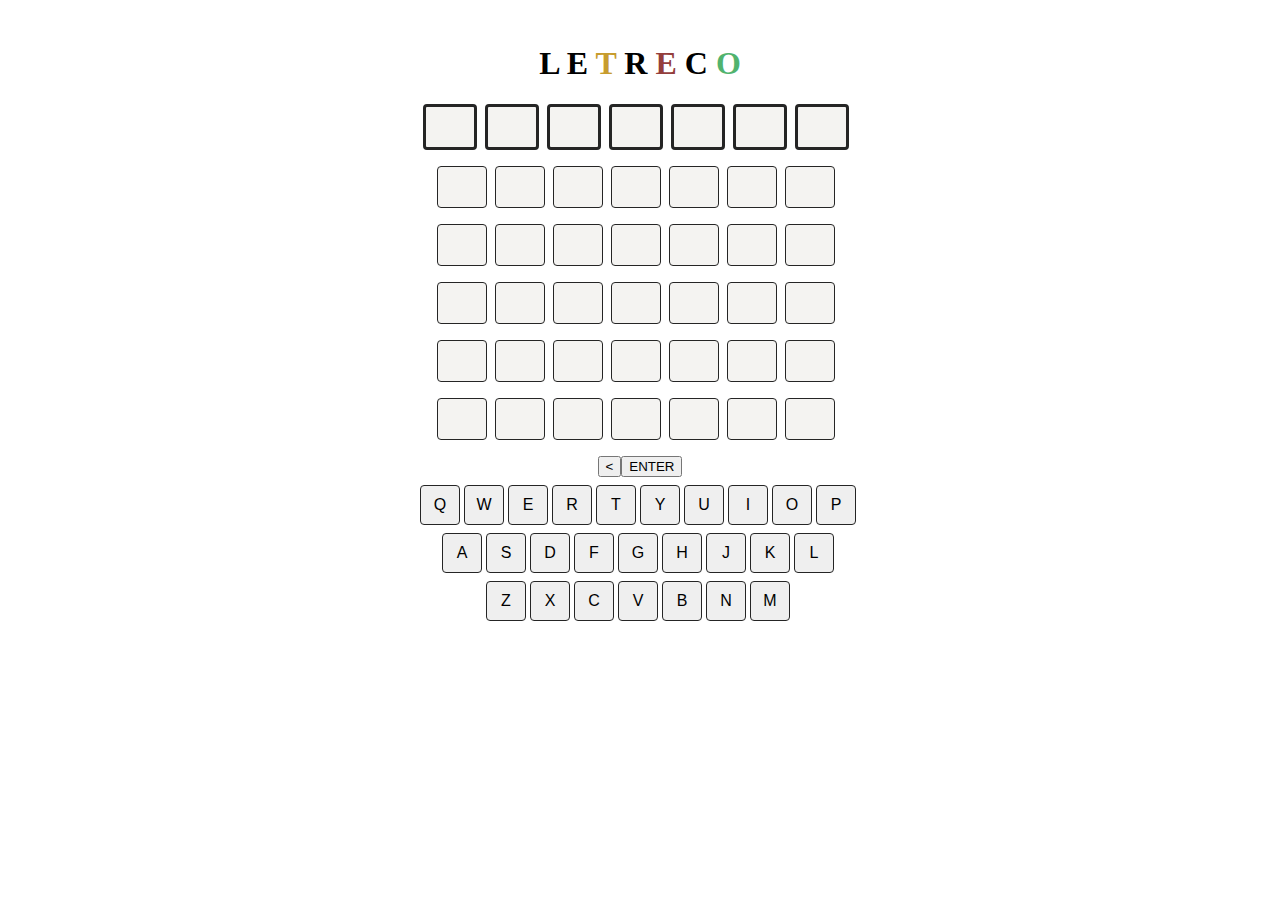
==== LETRECO/index.html @ 0cdbf027 "goza forte" ====
<!DOCTYPE html>
<html lang="en">

<head>
    <meta charset="UTF-8">
    <meta name="viewport" content="width=device-width, initial-scale=1.0">
    <title>Letreco</title>
    <link rel="stylesheet" href="sytle.css">
</head>

<body>
    <div class="app-container">
        <div class="title-container">
            <h1>

                <span>L</span>
                <span>E</span>
                <span class="letter-yellow">T</span>
                <span>R</span>
                <span class="letter-red">E</span>
                <span>C</span>
                <span class="letter-green">O</span>
            </h1>


        </div>
        <div class="tile-container"></div>
        <div class="keyboard-container">

            <div class="keyboard-row-container notAlphabetic" id="backspaceAndEnterRow"></div>
            <div class="keyboard-row-container" id="keyboardFirstRow"></div>
            <div class="keyboard-row-container" id="keyboardSecondRow"></div>
            <div class="keyboard-row-container" id="keyboardThirdRow"></div>
        </div>



    </div>
    <script>


        const tiles = document.querySelector(".tile-container");
        const backspaceAndEnterRow = document.querySelector("#backspaceAndEnterRow");
        const keyboardFirstRow = document.querySelector("#keyboardFirstRow");
        const keyboardSecondRow = document.querySelector("#keyboardSecondRow");
        const keyboardThirdRow = document.querySelector("#keyboardThirdRow");

        const keysFirstRow = ["Q", "W", "E", "R", "T", "Y", "U", "I", "O", "P"];
        const keysSecondRow = ["A", "S", "D", "F", "G", "H", "J", "K", "L"];
        const keysThirdRow = ["Z", "X", "C", "V", "B", "N", "M"];

        const rows = 6;
        const columns = 7;
        let currentRow = 0;
        let currentColumn = 0;
        let letreco = "BUSCAPE";
        let letrecoMap = {};
        for (let index = 0; index < letreco.length; index++) {
            letrecoMap[letreco[index]] = index;
        }
        const guesses = [];

        for (let rowIndex = 0; rowIndex < rows; rowIndex++) {
            guesses[rowIndex] = new Array(columns);
            const tileRow = document.createElement("div");
            tileRow.setAttribute("id", "row" + rowIndex);
            tileRow.setAttribute("class", "tile-row");
            for (let columnIndex = 0; columnIndex < columns; columnIndex++) {
                const tileColumn = document.createElement("div");
                tileColumn.setAttribute("id", "row" + rowIndex + "column" + columnIndex);
                tileColumn.setAttribute(
                    "class",
                    rowIndex === 0 ? "tile-column typing" : "tile-column disabled"
                );
                tileRow.append(tileColumn);
                guesses[rowIndex][columnIndex] = "";
            }
            tiles.append(tileRow);
        }

        const checkGuess = () => {
            const guess = guesses[currentRow].join("");
            if (guess.length !== columns) {
                return;
            }

            var currentColumns = document.querySelectorAll(".typing");
            for (let index = 0; index < columns; index++) {
                const letter = guess[index];
                if (letrecoMap[letter] === undefined) {
                    currentColumns[index].classList.add("wrong")
                } else {
                    if (letrecoMap[letter] === index) {
                        currentColumns[index].classList.add("right")
                    } else {
                        currentColumns[index].classList.add("displaced")
                    }
                }
            }

            if (guess === letreco) {
                window.alert("tu é demais, simplesmente o detetivao do entreterimento!")
                return
            } {
                if (currentRow === rows - 1) {
                    window.alert("Errrrrrou!")
                } else {
                    moveToNextRow()
                }
            }
        };

        const moveToNextRow = () => {
            var typingColumns = document.querySelectorAll(".typing")
            for (let index = 0; index < typingColumns.length; index++) {
                typingColumns[index].classList.remove("typing")
                typingColumns[index].classList.add("disabled")
            }
            currentRow++
            currentColumn = 0

            const currentRowEl = document.querySelector("#row" + currentRow)
            var currentColumns = currentRowEl.querySelectorAll(".tile-column")
            for (let index = 0; index < currentColumns.length; index++) {
                currentColumns[index].classList.remove("disabled")
                currentColumns[index].classList.add("typing")
            }
        }

        const handleKeyboardOnClick = (key) => {
            if (currentColumn === columns) {
                return;
            }
            const currentTile = document.querySelector(
                "#row" + currentRow + "column" + currentColumn
            );
            currentTile.textContent = key;
            guesses[currentRow][currentColumn] = key;
            currentColumn++;
        };

        const createKeyboardRow = (keys, keyboardRow) => {
            keys.forEach((key) => {
                var buttonElement = document.createElement("button");
                buttonElement.textContent = key;
                buttonElement.setAttribute("id", key);
                buttonElement.addEventListener("click", () => handleKeyboardOnClick(key));
                keyboardRow.append(buttonElement);
            });
        };

        createKeyboardRow(keysFirstRow, keyboardFirstRow);
        createKeyboardRow(keysSecondRow, keyboardSecondRow);
        createKeyboardRow(keysThirdRow, keyboardThirdRow);

        const handleBackspace = () => {
            if (currentColumn === 0) {
                return
            }

            currentColumn--
            guesses[currentRow][currentColumn] = ""
            const tile = document.querySelector("#row" + currentRow + "column" + currentColumn)
            tile.textContent = ""
        };

        const backspaceButton = document.createElement("button");
        backspaceButton.addEventListener("click", handleBackspace);
        backspaceButton.textContent = "<";
        backspaceAndEnterRow.append(backspaceButton);

        const enterButton = document.createElement("button");
        enterButton.addEventListener("click", checkGuess);
        enterButton.textContent = "ENTER";
        backspaceAndEnterRow.append(enterButton);

        document.onkeydown = function (evt) {
            evt = evt || window.evt
            if (evt.key === "Enter") {
                checkGuess();
            } else if (evt.key === "Backspace") {
                handleBackspace()
            } else {
                handleKeyboardOnClick(evt.key.toUpperCase())
            }
        }


    </script>
</body>

</html>
---- LETRECO/sytle.css ----
.title-container {
    text-align: center;
    width: 510px;
    margin-top: 1rem;
}

.letter-yellow {
    color: #c79c2e;
}

.letter-green {
    color: #51b36e;
}
.letter-red {
    color: #943e3c;
}

.app-container {
    max-width: 500px;
    margin-left: auto;
    margin-right: auto;
    display: flex;
    flex-direction: column;
    justify-content: space-between;
    align-items: center;
}

.tile-row {
    margin-bottom: 1rem;
    justify-content: center;
    display:flex;
    box-sizing: border-box;
}

.tile-column {
    background-color: #f4f3f1;
    color: #252525;
    height: 40px;
    width: 48px;
    border-radius: 0.25rem;
    margin-right: 0.5rem;
    font-size: 20px;
    align-items: center;
    justify-content: center;
    display:flex;
}

.typing {
    border: 3px solid #252525;
}

.disabled {
    border: 1px solid #252525;
}

.right {
    background-color: #51b36e;
    color: #f4f3f1;
}

.wrong {
    background-color: #943e3c;
    color: #f4f3f1;
}

.displaced {
    background-color: #c79c2e;
    color: #f4f3f1;
}

.keyboard-container {
    width: 100%;
    display: flex;
    flex-direction: column;
}

.keyboard-row-container {
    flex-wrap: wrap;
    align-items: center;
    margin-bottom: 0.5rem;
    justify-content: center;
    display: flex;
}

.keyboard-row-container.notAlphabetic {
    width:100%
}

.keyboard-row-container:not(.notAlphabetic) button {
    width: 8%;
    height: 40px;
    border-radius: 0.25rem;
    margin-right: 0.25rem;
    border: 1px solid #252525;
    font-size: 16px;
    cursor: pointer;
}
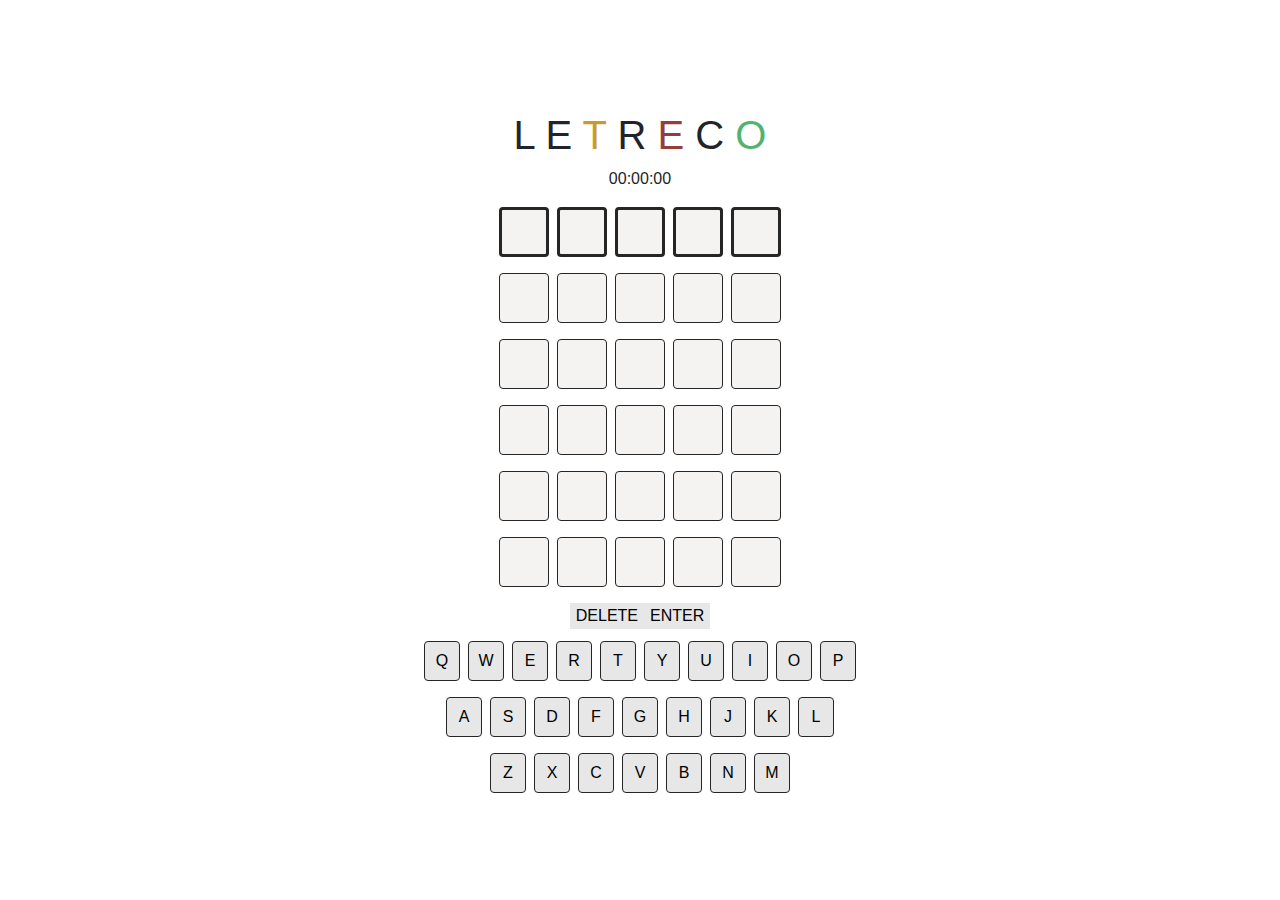
==== commit 9d913362: "12.06" ====
--- a/LETRECO/index.html
+++ b/LETRECO/index.html
@@ -6,187 +6,75 @@
     <meta name="viewport" content="width=device-width, initial-scale=1.0">
     <title>Letreco</title>
     <link rel="stylesheet" href="sytle.css">
+    <link rel="icon" href="imgs/2162965.png" type="image/x-icon">
+    <link rel="stylesheet" href="https://cdn.jsdelivr.net/npm/bootstrap@4.0.0/dist/css/bootstrap.min.css" integrity="sha384-Gn5384xqQ1aoWXA+058RXPxPg6fy4IWvTNh0E263XmFcJlSAwiGgFAW/dAiS6JXm" crossorigin="anonymous">
+
 </head>
 
-<body>
-    <div class="app-container">
-        <div class="title-container">
-            <h1>
+<body class="body">
+     
+    <div class="modal fade" id="exampleModalCenter" tabindex="-1" role="dialog" aria-labelledby="exampleModalCenterTitle" aria-hidden="true">
+        <div class="modal-dialog modal-dialog-centered" role="document">
+          <div class="modal-content">
+            <div class="modal-header">
+              <h5 class="modal-title" id="exampleModalLongTitle">Parabens!</h5>
+              <button type="button" class="close" data-dismiss="modal" aria-label="Close">
+                <span aria-hidden="true">&times;</span>
+              </button>
+            </div>
+            <div class="modal-body">
+              <p id="mensagem1"></p>
+              <p id="mensagem2"></p>
+              <p id="mensagem3"></p>
+            </div>
+            <div class="modal-footer">
+             
+              <button type="button" id="reloadButton" class="btn btn-primary">jogar novamente</button>
+            </div>
+          </div>
+        </div>
+      </div>
 
-                <span>L</span>
-                <span>E</span>
-                <span class="letter-yellow">T</span>
-                <span>R</span>
-                <span class="letter-red">E</span>
-                <span>C</span>
-                <span class="letter-green">O</span>
-            </h1>
+
+
+
+
+    <div class="box">
+        <div class="app-container">
+            <div class="title-container">
+                <h1>
+
+                    <span>L</span>
+                    <span>E</span>
+                    <span class="letter-yellow">T</span>
+                    <span>R</span>
+                    <span class="letter-red">E</span>
+                    <span>C</span>
+                    <span class="letter-green">O</span>
+                </h1>
+                <div id="contador">00:00:00</div>
+
+            </div>
+            <div class="tile-container"></div>
+            <div class="keyboard-container">
+
+                <div class="keyboard-row-container notAlphabetic" id="backspaceAndEnterRow"></div>
+                <div class="keyboard-row-container" id="keyboardFirstRow"></div>
+                <div class="keyboard-row-container" id="keyboardSecondRow"></div>
+                <div class="keyboard-row-container" id="keyboardThirdRow"></div>
+            </div>
+
 
 
         </div>
-        <div class="tile-container"></div>
-        <div class="keyboard-container">
 
-            <div class="keyboard-row-container notAlphabetic" id="backspaceAndEnterRow"></div>
-            <div class="keyboard-row-container" id="keyboardFirstRow"></div>
-            <div class="keyboard-row-container" id="keyboardSecondRow"></div>
-            <div class="keyboard-row-container" id="keyboardThirdRow"></div>
-        </div>
-
-
-
+       
     </div>
-    <script>
-
-
-        const tiles = document.querySelector(".tile-container");
-        const backspaceAndEnterRow = document.querySelector("#backspaceAndEnterRow");
-        const keyboardFirstRow = document.querySelector("#keyboardFirstRow");
-        const keyboardSecondRow = document.querySelector("#keyboardSecondRow");
-        const keyboardThirdRow = document.querySelector("#keyboardThirdRow");
-
-        const keysFirstRow = ["Q", "W", "E", "R", "T", "Y", "U", "I", "O", "P"];
-        const keysSecondRow = ["A", "S", "D", "F", "G", "H", "J", "K", "L"];
-        const keysThirdRow = ["Z", "X", "C", "V", "B", "N", "M"];
-
-        const rows = 6;
-        const columns = 7;
-        let currentRow = 0;
-        let currentColumn = 0;
-        let letreco = "BUSCAPE";
-        let letrecoMap = {};
-        for (let index = 0; index < letreco.length; index++) {
-            letrecoMap[letreco[index]] = index;
-        }
-        const guesses = [];
-
-        for (let rowIndex = 0; rowIndex < rows; rowIndex++) {
-            guesses[rowIndex] = new Array(columns);
-            const tileRow = document.createElement("div");
-            tileRow.setAttribute("id", "row" + rowIndex);
-            tileRow.setAttribute("class", "tile-row");
-            for (let columnIndex = 0; columnIndex < columns; columnIndex++) {
-                const tileColumn = document.createElement("div");
-                tileColumn.setAttribute("id", "row" + rowIndex + "column" + columnIndex);
-                tileColumn.setAttribute(
-                    "class",
-                    rowIndex === 0 ? "tile-column typing" : "tile-column disabled"
-                );
-                tileRow.append(tileColumn);
-                guesses[rowIndex][columnIndex] = "";
-            }
-            tiles.append(tileRow);
-        }
-
-        const checkGuess = () => {
-            const guess = guesses[currentRow].join("");
-            if (guess.length !== columns) {
-                return;
-            }
-
-            var currentColumns = document.querySelectorAll(".typing");
-            for (let index = 0; index < columns; index++) {
-                const letter = guess[index];
-                if (letrecoMap[letter] === undefined) {
-                    currentColumns[index].classList.add("wrong")
-                } else {
-                    if (letrecoMap[letter] === index) {
-                        currentColumns[index].classList.add("right")
-                    } else {
-                        currentColumns[index].classList.add("displaced")
-                    }
-                }
-            }
-
-            if (guess === letreco) {
-                window.alert("tu é demais, simplesmente o detetivao do entreterimento!")
-                return
-            } {
-                if (currentRow === rows - 1) {
-                    window.alert("Errrrrrou!")
-                } else {
-                    moveToNextRow()
-                }
-            }
-        };
-
-        const moveToNextRow = () => {
-            var typingColumns = document.querySelectorAll(".typing")
-            for (let index = 0; index < typingColumns.length; index++) {
-                typingColumns[index].classList.remove("typing")
-                typingColumns[index].classList.add("disabled")
-            }
-            currentRow++
-            currentColumn = 0
-
-            const currentRowEl = document.querySelector("#row" + currentRow)
-            var currentColumns = currentRowEl.querySelectorAll(".tile-column")
-            for (let index = 0; index < currentColumns.length; index++) {
-                currentColumns[index].classList.remove("disabled")
-                currentColumns[index].classList.add("typing")
-            }
-        }
-
-        const handleKeyboardOnClick = (key) => {
-            if (currentColumn === columns) {
-                return;
-            }
-            const currentTile = document.querySelector(
-                "#row" + currentRow + "column" + currentColumn
-            );
-            currentTile.textContent = key;
-            guesses[currentRow][currentColumn] = key;
-            currentColumn++;
-        };
-
-        const createKeyboardRow = (keys, keyboardRow) => {
-            keys.forEach((key) => {
-                var buttonElement = document.createElement("button");
-                buttonElement.textContent = key;
-                buttonElement.setAttribute("id", key);
-                buttonElement.addEventListener("click", () => handleKeyboardOnClick(key));
-                keyboardRow.append(buttonElement);
-            });
-        };
-
-        createKeyboardRow(keysFirstRow, keyboardFirstRow);
-        createKeyboardRow(keysSecondRow, keyboardSecondRow);
-        createKeyboardRow(keysThirdRow, keyboardThirdRow);
-
-        const handleBackspace = () => {
-            if (currentColumn === 0) {
-                return
-            }
-
-            currentColumn--
-            guesses[currentRow][currentColumn] = ""
-            const tile = document.querySelector("#row" + currentRow + "column" + currentColumn)
-            tile.textContent = ""
-        };
-
-        const backspaceButton = document.createElement("button");
-        backspaceButton.addEventListener("click", handleBackspace);
-        backspaceButton.textContent = "<";
-        backspaceAndEnterRow.append(backspaceButton);
-
-        const enterButton = document.createElement("button");
-        enterButton.addEventListener("click", checkGuess);
-        enterButton.textContent = "ENTER";
-        backspaceAndEnterRow.append(enterButton);
-
-        document.onkeydown = function (evt) {
-            evt = evt || window.evt
-            if (evt.key === "Enter") {
-                checkGuess();
-            } else if (evt.key === "Backspace") {
-                handleBackspace()
-            } else {
-                handleKeyboardOnClick(evt.key.toUpperCase())
-            }
-        }
-
-
-    </script>
+ 
+    <script src="script.js"></script>
+    <script src="https://ajax.googleapis.com/ajax/libs/jquery/3.5.1/jquery.min.js"></script>
+  <!-- Inclua a biblioteca Bootstrap JS -->
+  <script src="https://maxcdn.bootstrapcdn.com/bootstrap/4.5.2/js/bootstrap.min.js"></script>
 </body>
 
 </html>--- a/LETRECO/sytle.css
+++ b/LETRECO/sytle.css
@@ -1,49 +1,80 @@
 .title-container {
     text-align: center;
-    width: 510px;
-    margin-top: 1rem;
+    width: 100%;
+    max-width: 510px;
+    margin: 1rem auto;
+}
+.body{
+ 
+  background-image:url(https://i.pinimg.com/originals/6b/77/0b/6b770b4737ccb11d896f28ad50636fa9.jpg);
+ 
 }
 
-.letter-yellow {
-    color: #c79c2e;
-}
 
-.letter-green {
-    color: #51b36e;
-}
-.letter-red {
-    color: #943e3c;
-}
+button {
+   
+    border: none;
+    color: white;
+    text-align: center;
+    text-decoration: none;
+    display: inline-block;
+    font-size: 16px;
+  }
+  
 
+/* Letter Color Classes */
+.letter-yellow { color: #c79c2e; }
+.letter-green { color: #51b36e; }
+.letter-red { color: #943e3c; }
+
+/* Application Container Styles */
 .app-container {
     max-width: 500px;
-    margin-left: auto;
-    margin-right: auto;
+    margin: 0 auto;
     display: flex;
     flex-direction: column;
-    justify-content: space-between;
     align-items: center;
+    padding: 1rem;
+
+    background-color: rgba(255, 255, 255, 0.875); /* Cor preta com 50% de opacidade */
+    
+    border-radius: 7px;
+    position: absolute;
+    top: 50%;
+    left: 50%;
+    transform: translate(-50%, -50%);
+    
 }
+.pin{
+position: absolute;
+width: 10%;
+height: 10%;
+margin-top: -200px;
 
+}
+/* Tile Row Styles */
 .tile-row {
     margin-bottom: 1rem;
+    display: flex;
     justify-content: center;
-    display:flex;
     box-sizing: border-box;
 }
 
+/* Tile Column Styles */
 .tile-column {
     background-color: #f4f3f1;
     color: #252525;
-    height: 40px;
-    width: 48px;
+    height: 50px;
+    width: 50px;
     border-radius: 0.25rem;
-    margin-right: 0.5rem;
-    font-size: 20px;
+    margin: 0 0.25rem;
+    font-size: 24px;
+    display: flex;
     align-items: center;
     justify-content: center;
-    display:flex;
+    transition: background-color 0.3s, color 0.3s, border 0.3s;
 }
+
 
 .typing {
     border: 3px solid #252525;
@@ -68,30 +99,62 @@
     color: #f4f3f1;
 }
 
+
 .keyboard-container {
     width: 100%;
+    max-width: 500px;
     display: flex;
     flex-direction: column;
+    align-items: center;
+}
+
+button {
+    /* Estilos que serão aplicados a todos os botões */
+    background-color: #e7e7e7; /* Cor de fundo */
+    color: black; /* Cor do texto */
+    border: none;
+    border-radius: 5px; /* Bordas arredondadas */
+    cursor: pointer; /* Cursor do mouse */
+    transition: background-color 0.3s, color 0.3s; /* Transição suave */
 }
 
 .keyboard-row-container {
-    flex-wrap: wrap;
+    display: flex;
     align-items: center;
     margin-bottom: 0.5rem;
     justify-content: center;
-    display: flex;
+    flex-wrap: wrap;
+    
 }
 
 .keyboard-row-container.notAlphabetic {
-    width:100%
+    width: 100%;
 }
 
 .keyboard-row-container:not(.notAlphabetic) button {
-    width: 8%;
+    width: 36px;
     height: 40px;
     border-radius: 0.25rem;
-    margin-right: 0.25rem;
+    margin: 0.25rem;
     border: 1px solid #252525;
     font-size: 16px;
     cursor: pointer;
-}+    transition: background-color 0.3s, color 0.3s, border 0.3s;
+}
+
+/* Button Hover Effects */
+.keyboard-row-container:not(.notAlphabetic) button:hover {
+    background-color: #252525;
+    color: #f4f3f1;
+}
+
+.modal-content{
+    width: 200px;
+    background-color: #252525;
+    z-index: 1;
+    border: none;
+    border-radius: 10px;
+    align-items: center;
+    text-align: center;
+    justify-content: center;
+}
